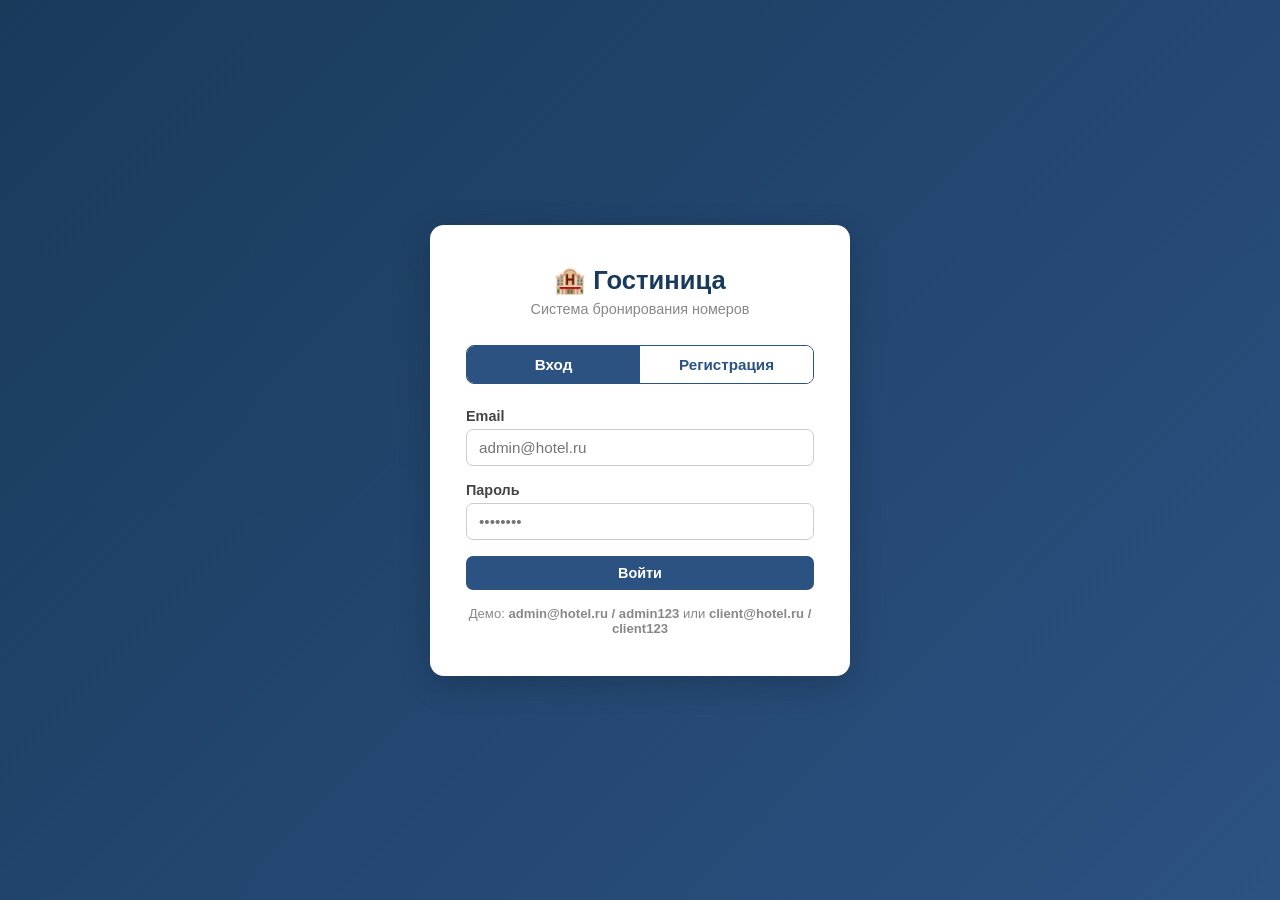
==== hotel/index.html @ 2d4e582e "Add hotel booking system and DFD diagrams" ====
<!DOCTYPE html>
<html lang="ru">
<head>
  <meta charset="UTF-8">
  <meta name="viewport" content="width=device-width, initial-scale=1.0">
  <title>Гостиница — Вход</title>
  <link rel="stylesheet" href="style.css">
</head>
<body>
<div class="login-wrap">
  <div class="login-box">
    <h1>🏨 Гостиница</h1>
    <p class="subtitle">Система бронирования номеров</p>

    <div class="tabs">
      <button class="active" onclick="switchTab('login')">Вход</button>
      <button onclick="switchTab('register')">Регистрация</button>
    </div>

    <!-- ВХОД -->
    <div id="tab-login">
      <div class="form-group">
        <label>Email</label>
        <input type="email" id="login-email" placeholder="admin@hotel.ru" />
      </div>
      <div class="form-group">
        <label>Пароль</label>
        <input type="password" id="login-pass" placeholder="••••••••" />
      </div>
      <button class="btn btn-primary" style="width:100%" onclick="doLogin()">Войти</button>
      <div id="login-error" class="error-msg"></div>
      <p style="margin-top:16px;font-size:0.82em;color:#888;text-align:center">
        Демо: <b>admin@hotel.ru / admin123</b> или <b>client@hotel.ru / client123</b>
      </p>
    </div>

    <!-- РЕГИСТРАЦИЯ -->
    <div id="tab-register" style="display:none">
      <div class="form-group">
        <label>ФИО</label>
        <input type="text" id="reg-fio" placeholder="Иван Иванов" />
      </div>
      <div class="form-group">
        <label>Телефон</label>
        <input type="tel" id="reg-phone" placeholder="+7 900 000-00-00" />
      </div>
      <div class="form-group">
        <label>Email</label>
        <input type="email" id="reg-email" placeholder="your@email.ru" />
      </div>
      <div class="form-group">
        <label>Пароль</label>
        <input type="password" id="reg-pass" placeholder="Минимум 6 символов" />
      </div>
      <button class="btn btn-success" style="width:100%" onclick="doRegister()">Зарегистрироваться</button>
      <div id="reg-msg" class="error-msg"></div>
    </div>
  </div>
</div>

<script src="db.js"></script>
<script>
  // Если уже залогинен — редирект
  const sess = DB.getSession();
  if (sess) {
    location.href = sess.role === 'admin' ? 'admin.html' : 'client.html';
  }

  function switchTab(tab) {
    document.querySelectorAll('.tabs button').forEach((b, i) => {
      b.classList.toggle('active', (tab === 'login' && i === 0) || (tab === 'register' && i === 1));
    });
    document.getElementById('tab-login').style.display = tab === 'login' ? '' : 'none';
    document.getElementById('tab-register').style.display = tab === 'register' ? '' : 'none';
  }

  function doLogin() {
    const email = document.getElementById('login-email').value.trim();
    const pass = document.getElementById('login-pass').value;
    const user = DB.findUser(email, pass);
    if (!user) {
      document.getElementById('login-error').textContent = 'Неверный email или пароль';
      return;
    }
    DB.setSession(user);
    location.href = user.role === 'admin' ? 'admin.html' : 'client.html';
  }

  function doRegister() {
    const fio = document.getElementById('reg-fio').value.trim();
    const phone = document.getElementById('reg-phone').value.trim();
    const email = document.getElementById('reg-email').value.trim();
    const pass = document.getElementById('reg-pass').value;
    const msg = document.getElementById('reg-msg');

    if (!fio || !email || !pass) { msg.textContent = 'Заполните все поля'; msg.className = 'error-msg'; return; }
    if (pass.length < 6) { msg.textContent = 'Пароль минимум 6 символов'; msg.className = 'error-msg'; return; }

    const user = DB.registerUser({ fio, phone, email, password: pass });
    if (!user) { msg.textContent = 'Email уже зарегистрирован'; msg.className = 'error-msg'; return; }

    msg.textContent = 'Регистрация успешна! Войдите в систему.';
    msg.className = 'success-msg';
    setTimeout(() => switchTab('login'), 1500);
  }

  // Enter для входа
  document.addEventListener('keydown', e => {
    if (e.key === 'Enter') doLogin();
  });
</script>
</body>
</html>
---- hotel/style.css ----
* { margin: 0; padding: 0; box-sizing: border-box; }

body {
  font-family: 'Segoe UI', Arial, sans-serif;
  background: #f0f4f8;
  color: #222;
  min-height: 100vh;
}

/* ===== ШАПКА ===== */
.header {
  background: #1a3a5c;
  color: #fff;
  padding: 14px 30px;
  display: flex;
  align-items: center;
  justify-content: space-between;
}
.header h1 { font-size: 1.3em; letter-spacing: 1px; }
.header .user-info { display: flex; align-items: center; gap: 14px; font-size: 0.95em; }
.header .user-info span { opacity: 0.85; }
.btn-logout {
  background: #e74c3c; color: #fff; border: none;
  padding: 6px 16px; border-radius: 6px; cursor: pointer; font-size: 0.9em;
}
.btn-logout:hover { background: #c0392b; }

/* ===== НАВИГАЦИЯ ===== */
.nav {
  background: #2c5282;
  display: flex;
  gap: 4px;
  padding: 0 20px;
}
.nav button {
  background: none; border: none; color: #a0c4ff;
  padding: 12px 20px; cursor: pointer; font-size: 0.95em;
  border-bottom: 3px solid transparent; transition: all 0.2s;
}
.nav button:hover { color: #fff; }
.nav button.active { color: #fff; border-bottom-color: #63b3ed; }

/* ===== КОНТЕНТ ===== */
.container { max-width: 1100px; margin: 30px auto; padding: 0 20px; }
.page { display: none; }
.page.active { display: block; }

/* ===== КАРТОЧКИ НОМЕРОВ ===== */
.rooms-grid {
  display: grid;
  grid-template-columns: repeat(auto-fill, minmax(260px, 1fr));
  gap: 20px;
  margin-top: 20px;
}
.room-card {
  background: #fff;
  border-radius: 10px;
  box-shadow: 0 2px 10px rgba(0,0,0,0.08);
  padding: 20px;
  transition: transform 0.2s;
}
.room-card:hover { transform: translateY(-3px); }
.room-card h3 { font-size: 1.1em; color: #1a3a5c; margin-bottom: 8px; }
.room-card .price { font-size: 1.3em; font-weight: bold; color: #27ae60; margin: 8px 0; }
.room-card .type { color: #666; font-size: 0.9em; margin-bottom: 6px; }
.room-card .desc { color: #888; font-size: 0.85em; margin-bottom: 12px; }
.badge {
  display: inline-block; padding: 3px 10px; border-radius: 20px;
  font-size: 0.8em; font-weight: bold; margin-bottom: 10px;
}
.badge.free { background: #d4edda; color: #155724; }
.badge.busy { background: #f8d7da; color: #721c24; }
.badge.pending { background: #fff3cd; color: #856404; }

/* ===== КНОПКИ ===== */
.btn {
  padding: 9px 20px; border: none; border-radius: 7px;
  cursor: pointer; font-size: 0.9em; font-weight: 600; transition: all 0.2s;
}
.btn-primary { background: #2c5282; color: #fff; }
.btn-primary:hover { background: #1a3a5c; }
.btn-success { background: #27ae60; color: #fff; }
.btn-success:hover { background: #1e8449; }
.btn-danger { background: #e74c3c; color: #fff; }
.btn-danger:hover { background: #c0392b; }
.btn-warning { background: #f39c12; color: #fff; }
.btn-warning:hover { background: #d68910; }
.btn-sm { padding: 5px 12px; font-size: 0.82em; }

/* ===== ФОРМЫ ===== */
.form-group { margin-bottom: 16px; }
.form-group label { display: block; margin-bottom: 5px; font-weight: 600; color: #444; font-size: 0.9em; }
.form-group input, .form-group select, .form-group textarea {
  width: 100%; padding: 9px 12px; border: 1.5px solid #ccc;
  border-radius: 7px; font-size: 0.95em; transition: border 0.2s;
}
.form-group input:focus, .form-group select:focus {
  outline: none; border-color: #2c5282;
}

/* ===== ТАБЛИЦЫ ===== */
.table-wrap { overflow-x: auto; margin-top: 16px; }
table { width: 100%; border-collapse: collapse; background: #fff; border-radius: 10px; overflow: hidden; box-shadow: 0 2px 8px rgba(0,0,0,0.07); }
th { background: #2c5282; color: #fff; padding: 12px 14px; text-align: left; font-size: 0.9em; }
td { padding: 11px 14px; border-bottom: 1px solid #f0f0f0; font-size: 0.9em; }
tr:last-child td { border-bottom: none; }
tr:hover td { background: #f7faff; }

/* ===== МОДАЛЬНОЕ ОКНО ===== */
.modal-overlay {
  display: none; position: fixed; inset: 0;
  background: rgba(0,0,0,0.5); z-index: 1000;
  align-items: center; justify-content: center;
}
.modal-overlay.open { display: flex; }
.modal {
  background: #fff; border-radius: 12px;
  padding: 30px; width: 100%; max-width: 460px;
  box-shadow: 0 8px 32px rgba(0,0,0,0.18);
  position: relative;
}
.modal h2 { margin-bottom: 20px; color: #1a3a5c; }
.modal-close {
  position: absolute; top: 14px; right: 18px;
  background: none; border: none; font-size: 1.4em;
  cursor: pointer; color: #888;
}

/* ===== СТРАНИЦА ВХОДА ===== */
.login-wrap {
  min-height: 100vh; display: flex;
  align-items: center; justify-content: center;
  background: linear-gradient(135deg, #1a3a5c 0%, #2c5282 100%);
}
.login-box {
  background: #fff; border-radius: 14px;
  padding: 40px 36px; width: 100%; max-width: 420px;
  box-shadow: 0 8px 32px rgba(0,0,0,0.2);
}
.login-box h1 { text-align: center; color: #1a3a5c; margin-bottom: 6px; font-size: 1.6em; }
.login-box .subtitle { text-align: center; color: #888; margin-bottom: 28px; font-size: 0.9em; }
.tabs { display: flex; gap: 0; margin-bottom: 24px; border-radius: 8px; overflow: hidden; border: 1.5px solid #2c5282; }
.tabs button {
  flex: 1; padding: 10px; border: none; background: #fff;
  color: #2c5282; font-weight: 600; cursor: pointer; font-size: 0.95em;
}
.tabs button.active { background: #2c5282; color: #fff; }
.error-msg { color: #e74c3c; font-size: 0.88em; margin-top: 8px; text-align: center; }
.success-msg { color: #27ae60; font-size: 0.88em; margin-top: 8px; text-align: center; }

/* ===== УВЕДОМЛЕНИЯ ===== */
.notif-badge {
  background: #e74c3c; color: #fff; border-radius: 50%;
  width: 18px; height: 18px; font-size: 0.7em;
  display: inline-flex; align-items: center; justify-content: center;
  margin-left: 4px; vertical-align: middle;
}
.notif-item {
  background: #fff; border-radius: 8px; padding: 12px 16px;
  margin-bottom: 10px; box-shadow: 0 1px 4px rgba(0,0,0,0.07);
  border-left: 4px solid #2c5282;
}
.notif-item.unread { border-left-color: #e74c3c; background: #fff8f8; }
.notif-item .notif-date { font-size: 0.78em; color: #aaa; margin-top: 4px; }

/* ===== СЕКЦИИ ===== */
.section-header {
  display: flex; align-items: center; justify-content: space-between;
  margin-bottom: 16px;
}
.section-header h2 { color: #1a3a5c; font-size: 1.2em; }

.info-card {
  background: #fff; border-radius: 10px; padding: 20px;
  box-shadow: 0 2px 8px rgba(0,0,0,0.07); margin-bottom: 16px;
}
.info-card p { margin-bottom: 8px; font-size: 0.95em; }
.info-card strong { color: #1a3a5c; }

.stats { display: flex; gap: 16px; flex-wrap: wrap; margin-bottom: 24px; }
.stat-card {
  background: #fff; border-radius: 10px; padding: 18px 24px;
  box-shadow: 0 2px 8px rgba(0,0,0,0.07); flex: 1; min-width: 140px; text-align: center;
}
.stat-card .num { font-size: 2em; font-weight: bold; color: #2c5282; }
.stat-card .lbl { font-size: 0.85em; color: #888; margin-top: 4px; }

.toast {
  position: fixed; bottom: 30px; right: 30px;
  background: #1a3a5c; color: #fff; padding: 14px 24px;
  border-radius: 10px; box-shadow: 0 4px 16px rgba(0,0,0,0.2);
  z-index: 9999; font-size: 0.95em; opacity: 0;
  transition: opacity 0.3s; pointer-events: none;
}
.toast.show { opacity: 1; }
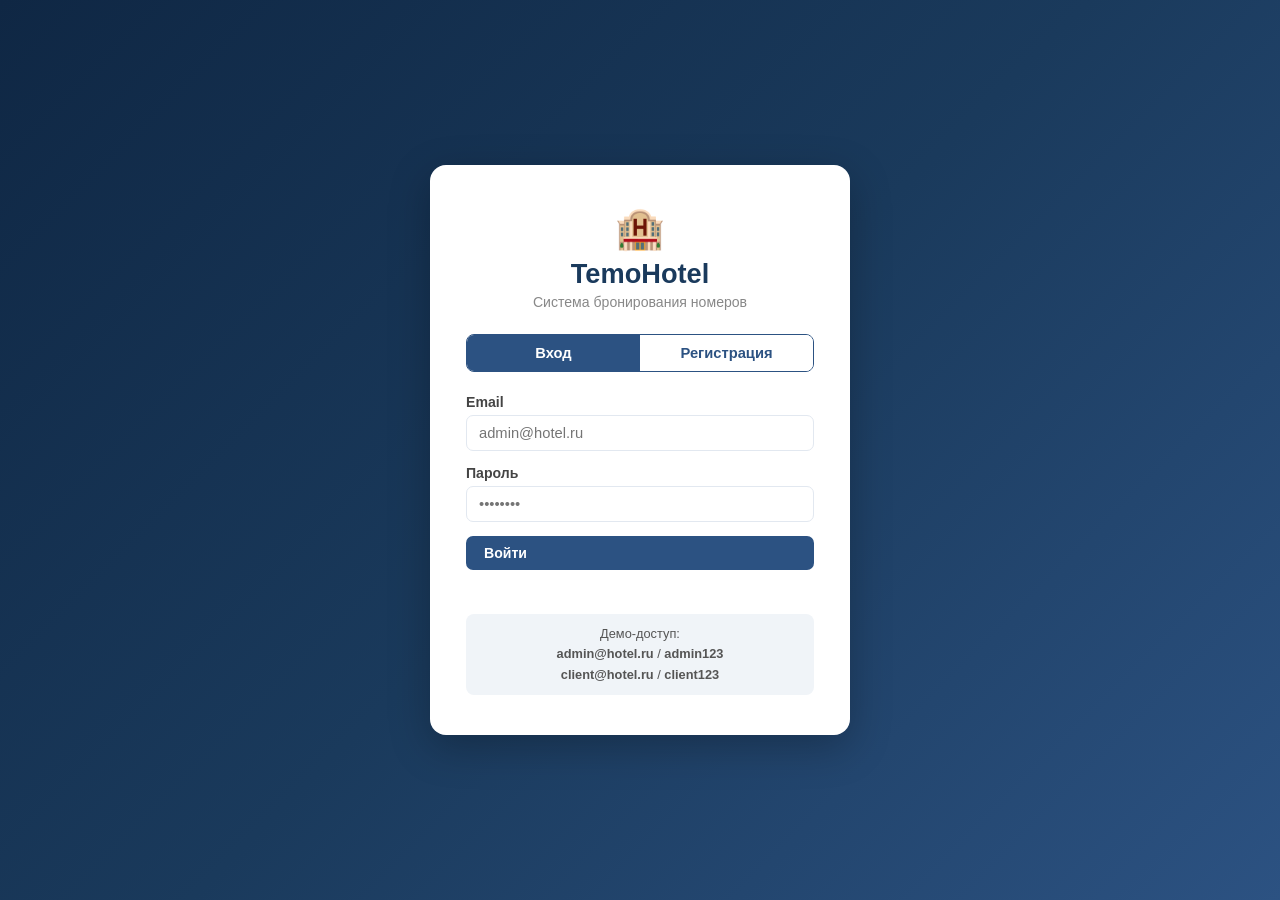
==== commit 94f18678: "TemoHotel: full responsive design, mobile adaptation" ====
--- a/hotel/index.html
+++ b/hotel/index.html
@@ -3,13 +3,14 @@
 <head>
   <meta charset="UTF-8">
   <meta name="viewport" content="width=device-width, initial-scale=1.0">
-  <title>Гостиница — Вход</title>
+  <title>TemoHotel — Вход</title>
   <link rel="stylesheet" href="style.css">
 </head>
 <body>
 <div class="login-wrap">
   <div class="login-box">
-    <h1>🏨 Гостиница</h1>
+    <div class="login-logo">🏨</div>
+    <h1>TemoHotel</h1>
     <p class="subtitle">Система бронирования номеров</p>
 
     <div class="tabs">
@@ -29,8 +30,10 @@
       </div>
       <button class="btn btn-primary" style="width:100%" onclick="doLogin()">Войти</button>
       <div id="login-error" class="error-msg"></div>
-      <p style="margin-top:16px;font-size:0.82em;color:#888;text-align:center">
-        Демо: <b>admin@hotel.ru / admin123</b> или <b>client@hotel.ru / client123</b>
+      <p class="demo-hint">
+        Демо-доступ:<br>
+        <b>admin@hotel.ru</b> / <b>admin123</b><br>
+        <b>client@hotel.ru</b> / <b>client123</b>
       </p>
     </div>
 
--- a/hotel/style.css
+++ b/hotel/style.css
@@ -1,72 +1,146 @@
 * { margin: 0; padding: 0; box-sizing: border-box; }
+
+:root {
+  --primary: #1a3a5c;
+  --primary-light: #2c5282;
+  --accent: #63b3ed;
+  --success: #27ae60;
+  --danger: #e74c3c;
+  --warning: #f39c12;
+  --bg: #f0f4f8;
+  --card: #ffffff;
+  --text: #222;
+  --text-muted: #888;
+  --border: #e2e8f0;
+  --radius: 10px;
+  --shadow: 0 2px 12px rgba(0,0,0,0.08);
+}
+
+html { font-size: 16px; }
 
 body {
   font-family: 'Segoe UI', Arial, sans-serif;
-  background: #f0f4f8;
-  color: #222;
+  background: var(--bg);
+  color: var(--text);
   min-height: 100vh;
+  overflow-x: hidden;
 }
 
 /* ===== ШАПКА ===== */
 .header {
-  background: #1a3a5c;
+  background: var(--primary);
   color: #fff;
-  padding: 14px 30px;
+  padding: 12px 20px;
   display: flex;
   align-items: center;
   justify-content: space-between;
-}
-.header h1 { font-size: 1.3em; letter-spacing: 1px; }
-.header .user-info { display: flex; align-items: center; gap: 14px; font-size: 0.95em; }
-.header .user-info span { opacity: 0.85; }
+  flex-wrap: wrap;
+  gap: 10px;
+  position: sticky;
+  top: 0;
+  z-index: 100;
+  box-shadow: 0 2px 8px rgba(0,0,0,0.2);
+}
+.header h1 {
+  font-size: clamp(0.95em, 2.5vw, 1.3em);
+  letter-spacing: 0.5px;
+  white-space: nowrap;
+}
+.header .logo-icon { font-size: 1.3em; margin-right: 6px; }
+.header .user-info {
+  display: flex;
+  align-items: center;
+  gap: 10px;
+  flex-wrap: wrap;
+}
+.header .user-info span {
+  opacity: 0.85;
+  font-size: clamp(0.78em, 2vw, 0.95em);
+  max-width: 160px;
+  overflow: hidden;
+  text-overflow: ellipsis;
+  white-space: nowrap;
+}
 .btn-logout {
-  background: #e74c3c; color: #fff; border: none;
-  padding: 6px 16px; border-radius: 6px; cursor: pointer; font-size: 0.9em;
+  background: var(--danger);
+  color: #fff;
+  border: none;
+  padding: 6px 14px;
+  border-radius: 6px;
+  cursor: pointer;
+  font-size: 0.85em;
+  white-space: nowrap;
+  transition: background 0.2s;
 }
 .btn-logout:hover { background: #c0392b; }
 
 /* ===== НАВИГАЦИЯ ===== */
 .nav {
-  background: #2c5282;
-  display: flex;
-  gap: 4px;
-  padding: 0 20px;
-}
+  background: var(--primary-light);
+  display: flex;
+  flex-wrap: wrap;
+  gap: 2px;
+  padding: 0 12px;
+  overflow-x: auto;
+  -webkit-overflow-scrolling: touch;
+}
+.nav::-webkit-scrollbar { height: 3px; }
+.nav::-webkit-scrollbar-thumb { background: var(--accent); border-radius: 2px; }
 .nav button {
-  background: none; border: none; color: #a0c4ff;
-  padding: 12px 20px; cursor: pointer; font-size: 0.95em;
-  border-bottom: 3px solid transparent; transition: all 0.2s;
+  background: none;
+  border: none;
+  color: #a0c4ff;
+  padding: 11px 16px;
+  cursor: pointer;
+  font-size: clamp(0.78em, 2vw, 0.92em);
+  border-bottom: 3px solid transparent;
+  transition: all 0.2s;
+  white-space: nowrap;
+  flex-shrink: 0;
 }
 .nav button:hover { color: #fff; }
-.nav button.active { color: #fff; border-bottom-color: #63b3ed; }
+.nav button.active { color: #fff; border-bottom-color: var(--accent); }
 
 /* ===== КОНТЕНТ ===== */
-.container { max-width: 1100px; margin: 30px auto; padding: 0 20px; }
+.container {
+  max-width: 1100px;
+  margin: 24px auto;
+  padding: 0 16px;
+}
 .page { display: none; }
 .page.active { display: block; }
 
 /* ===== КАРТОЧКИ НОМЕРОВ ===== */
 .rooms-grid {
   display: grid;
-  grid-template-columns: repeat(auto-fill, minmax(260px, 1fr));
-  gap: 20px;
-  margin-top: 20px;
+  grid-template-columns: repeat(auto-fill, minmax(240px, 1fr));
+  gap: 16px;
+  margin-top: 16px;
 }
 .room-card {
-  background: #fff;
-  border-radius: 10px;
-  box-shadow: 0 2px 10px rgba(0,0,0,0.08);
-  padding: 20px;
-  transition: transform 0.2s;
-}
-.room-card:hover { transform: translateY(-3px); }
-.room-card h3 { font-size: 1.1em; color: #1a3a5c; margin-bottom: 8px; }
-.room-card .price { font-size: 1.3em; font-weight: bold; color: #27ae60; margin: 8px 0; }
-.room-card .type { color: #666; font-size: 0.9em; margin-bottom: 6px; }
-.room-card .desc { color: #888; font-size: 0.85em; margin-bottom: 12px; }
+  background: var(--card);
+  border-radius: var(--radius);
+  box-shadow: var(--shadow);
+  padding: 18px;
+  transition: transform 0.2s, box-shadow 0.2s;
+  display: flex;
+  flex-direction: column;
+  gap: 6px;
+}
+.room-card:hover { transform: translateY(-3px); box-shadow: 0 6px 20px rgba(0,0,0,0.12); }
+.room-card h3 { font-size: 1.05em; color: var(--primary); }
+.room-card .price { font-size: 1.2em; font-weight: bold; color: var(--success); }
+.room-card .type { color: #666; font-size: 0.88em; }
+.room-card .desc { color: var(--text-muted); font-size: 0.83em; flex: 1; }
+.room-card .card-footer { margin-top: 8px; }
+
+/* ===== БЕЙДЖИ ===== */
 .badge {
-  display: inline-block; padding: 3px 10px; border-radius: 20px;
-  font-size: 0.8em; font-weight: bold; margin-bottom: 10px;
+  display: inline-block;
+  padding: 3px 10px;
+  border-radius: 20px;
+  font-size: 0.78em;
+  font-weight: bold;
 }
 .badge.free { background: #d4edda; color: #155724; }
 .badge.busy { background: #f8d7da; color: #721c24; }
@@ -74,122 +148,400 @@
 
 /* ===== КНОПКИ ===== */
 .btn {
-  padding: 9px 20px; border: none; border-radius: 7px;
-  cursor: pointer; font-size: 0.9em; font-weight: 600; transition: all 0.2s;
-}
-.btn-primary { background: #2c5282; color: #fff; }
-.btn-primary:hover { background: #1a3a5c; }
-.btn-success { background: #27ae60; color: #fff; }
-.btn-success:hover { background: #1e8449; }
-.btn-danger { background: #e74c3c; color: #fff; }
-.btn-danger:hover { background: #c0392b; }
-.btn-warning { background: #f39c12; color: #fff; }
-.btn-warning:hover { background: #d68910; }
-.btn-sm { padding: 5px 12px; font-size: 0.82em; }
+  padding: 9px 18px;
+  border: none;
+  border-radius: 7px;
+  cursor: pointer;
+  font-size: 0.88em;
+  font-weight: 600;
+  transition: all 0.2s;
+  white-space: nowrap;
+  display: inline-flex;
+  align-items: center;
+  gap: 5px;
+}
+.btn:disabled { opacity: 0.5; cursor: not-allowed; }
+.btn-primary { background: var(--primary-light); color: #fff; }
+.btn-primary:hover:not(:disabled) { background: var(--primary); }
+.btn-success { background: var(--success); color: #fff; }
+.btn-success:hover:not(:disabled) { background: #1e8449; }
+.btn-danger { background: var(--danger); color: #fff; }
+.btn-danger:hover:not(:disabled) { background: #c0392b; }
+.btn-warning { background: var(--warning); color: #fff; }
+.btn-warning:hover:not(:disabled) { background: #d68910; }
+.btn-sm { padding: 5px 11px; font-size: 0.8em; }
+.btn-block { width: 100%; justify-content: center; }
 
 /* ===== ФОРМЫ ===== */
-.form-group { margin-bottom: 16px; }
-.form-group label { display: block; margin-bottom: 5px; font-weight: 600; color: #444; font-size: 0.9em; }
-.form-group input, .form-group select, .form-group textarea {
-  width: 100%; padding: 9px 12px; border: 1.5px solid #ccc;
-  border-radius: 7px; font-size: 0.95em; transition: border 0.2s;
-}
-.form-group input:focus, .form-group select:focus {
-  outline: none; border-color: #2c5282;
+.form-group { margin-bottom: 14px; }
+.form-group label {
+  display: block;
+  margin-bottom: 5px;
+  font-weight: 600;
+  color: #444;
+  font-size: 0.88em;
+}
+.form-group input,
+.form-group select,
+.form-group textarea {
+  width: 100%;
+  padding: 9px 12px;
+  border: 1.5px solid var(--border);
+  border-radius: 7px;
+  font-size: 0.92em;
+  transition: border 0.2s;
+  background: #fff;
+  color: var(--text);
+}
+.form-group input:focus,
+.form-group select:focus,
+.form-group textarea:focus {
+  outline: none;
+  border-color: var(--primary-light);
+  box-shadow: 0 0 0 3px rgba(44,82,130,0.1);
+}
+.form-row {
+  display: grid;
+  grid-template-columns: 1fr 1fr;
+  gap: 12px;
 }
 
 /* ===== ТАБЛИЦЫ ===== */
-.table-wrap { overflow-x: auto; margin-top: 16px; }
-table { width: 100%; border-collapse: collapse; background: #fff; border-radius: 10px; overflow: hidden; box-shadow: 0 2px 8px rgba(0,0,0,0.07); }
-th { background: #2c5282; color: #fff; padding: 12px 14px; text-align: left; font-size: 0.9em; }
-td { padding: 11px 14px; border-bottom: 1px solid #f0f0f0; font-size: 0.9em; }
+.table-wrap {
+  overflow-x: auto;
+  margin-top: 14px;
+  border-radius: var(--radius);
+  box-shadow: var(--shadow);
+  -webkit-overflow-scrolling: touch;
+}
+.table-wrap::-webkit-scrollbar { height: 5px; }
+.table-wrap::-webkit-scrollbar-thumb { background: var(--accent); border-radius: 3px; }
+table {
+  width: 100%;
+  border-collapse: collapse;
+  background: var(--card);
+  min-width: 500px;
+}
+th {
+  background: var(--primary-light);
+  color: #fff;
+  padding: 11px 13px;
+  text-align: left;
+  font-size: 0.85em;
+  white-space: nowrap;
+}
+td {
+  padding: 10px 13px;
+  border-bottom: 1px solid var(--border);
+  font-size: 0.85em;
+  vertical-align: middle;
+}
 tr:last-child td { border-bottom: none; }
 tr:hover td { background: #f7faff; }
+.td-actions { display: flex; gap: 6px; flex-wrap: wrap; }
 
 /* ===== МОДАЛЬНОЕ ОКНО ===== */
 .modal-overlay {
-  display: none; position: fixed; inset: 0;
-  background: rgba(0,0,0,0.5); z-index: 1000;
-  align-items: center; justify-content: center;
+  display: none;
+  position: fixed;
+  inset: 0;
+  background: rgba(0,0,0,0.55);
+  z-index: 1000;
+  align-items: center;
+  justify-content: center;
+  padding: 16px;
 }
 .modal-overlay.open { display: flex; }
 .modal {
-  background: #fff; border-radius: 12px;
-  padding: 30px; width: 100%; max-width: 460px;
-  box-shadow: 0 8px 32px rgba(0,0,0,0.18);
+  background: var(--card);
+  border-radius: 14px;
+  padding: 28px 24px;
+  width: 100%;
+  max-width: 460px;
+  max-height: 90vh;
+  overflow-y: auto;
+  box-shadow: 0 8px 32px rgba(0,0,0,0.2);
   position: relative;
 }
-.modal h2 { margin-bottom: 20px; color: #1a3a5c; }
+.modal h2 { margin-bottom: 18px; color: var(--primary); font-size: 1.15em; }
 .modal-close {
-  position: absolute; top: 14px; right: 18px;
-  background: none; border: none; font-size: 1.4em;
-  cursor: pointer; color: #888;
-}
+  position: absolute;
+  top: 12px;
+  right: 16px;
+  background: none;
+  border: none;
+  font-size: 1.5em;
+  cursor: pointer;
+  color: var(--text-muted);
+  line-height: 1;
+  padding: 4px;
+}
+.modal-close:hover { color: var(--danger); }
 
 /* ===== СТРАНИЦА ВХОДА ===== */
 .login-wrap {
-  min-height: 100vh; display: flex;
-  align-items: center; justify-content: center;
-  background: linear-gradient(135deg, #1a3a5c 0%, #2c5282 100%);
+  min-height: 100vh;
+  display: flex;
+  align-items: center;
+  justify-content: center;
+  background: linear-gradient(135deg, #0f2744 0%, #1a3a5c 50%, #2c5282 100%);
+  padding: 20px;
 }
 .login-box {
-  background: #fff; border-radius: 14px;
-  padding: 40px 36px; width: 100%; max-width: 420px;
-  box-shadow: 0 8px 32px rgba(0,0,0,0.2);
-}
-.login-box h1 { text-align: center; color: #1a3a5c; margin-bottom: 6px; font-size: 1.6em; }
-.login-box .subtitle { text-align: center; color: #888; margin-bottom: 28px; font-size: 0.9em; }
-.tabs { display: flex; gap: 0; margin-bottom: 24px; border-radius: 8px; overflow: hidden; border: 1.5px solid #2c5282; }
+  background: var(--card);
+  border-radius: 16px;
+  padding: clamp(24px, 5vw, 40px) clamp(20px, 5vw, 36px);
+  width: 100%;
+  max-width: 420px;
+  box-shadow: 0 12px 40px rgba(0,0,0,0.25);
+}
+.login-logo {
+  text-align: center;
+  margin-bottom: 6px;
+  font-size: 2.5em;
+}
+.login-box h1 {
+  text-align: center;
+  color: var(--primary);
+  margin-bottom: 4px;
+  font-size: clamp(1.3em, 4vw, 1.7em);
+}
+.login-box .subtitle {
+  text-align: center;
+  color: var(--text-muted);
+  margin-bottom: 24px;
+  font-size: 0.88em;
+}
+.tabs {
+  display: flex;
+  margin-bottom: 22px;
+  border-radius: 8px;
+  overflow: hidden;
+  border: 1.5px solid var(--primary-light);
+}
 .tabs button {
-  flex: 1; padding: 10px; border: none; background: #fff;
-  color: #2c5282; font-weight: 600; cursor: pointer; font-size: 0.95em;
-}
-.tabs button.active { background: #2c5282; color: #fff; }
-.error-msg { color: #e74c3c; font-size: 0.88em; margin-top: 8px; text-align: center; }
-.success-msg { color: #27ae60; font-size: 0.88em; margin-top: 8px; text-align: center; }
+  flex: 1;
+  padding: 10px;
+  border: none;
+  background: #fff;
+  color: var(--primary-light);
+  font-weight: 600;
+  cursor: pointer;
+  font-size: 0.92em;
+  transition: all 0.2s;
+}
+.tabs button.active { background: var(--primary-light); color: #fff; }
+.error-msg { color: var(--danger); font-size: 0.85em; margin-top: 8px; text-align: center; min-height: 20px; }
+.success-msg { color: var(--success); font-size: 0.85em; margin-top: 8px; text-align: center; }
+.demo-hint {
+  margin-top: 16px;
+  padding: 10px 14px;
+  background: #f0f4f8;
+  border-radius: 8px;
+  font-size: 0.8em;
+  color: #555;
+  text-align: center;
+  line-height: 1.6;
+}
 
 /* ===== УВЕДОМЛЕНИЯ ===== */
 .notif-badge {
-  background: #e74c3c; color: #fff; border-radius: 50%;
-  width: 18px; height: 18px; font-size: 0.7em;
-  display: inline-flex; align-items: center; justify-content: center;
-  margin-left: 4px; vertical-align: middle;
+  background: var(--danger);
+  color: #fff;
+  border-radius: 50%;
+  width: 18px;
+  height: 18px;
+  font-size: 0.68em;
+  display: inline-flex;
+  align-items: center;
+  justify-content: center;
+  margin-left: 4px;
+  vertical-align: middle;
+  font-weight: bold;
 }
 .notif-item {
-  background: #fff; border-radius: 8px; padding: 12px 16px;
-  margin-bottom: 10px; box-shadow: 0 1px 4px rgba(0,0,0,0.07);
-  border-left: 4px solid #2c5282;
-}
-.notif-item.unread { border-left-color: #e74c3c; background: #fff8f8; }
-.notif-item .notif-date { font-size: 0.78em; color: #aaa; margin-top: 4px; }
+  background: var(--card);
+  border-radius: 8px;
+  padding: 12px 16px;
+  margin-bottom: 10px;
+  box-shadow: var(--shadow);
+  border-left: 4px solid var(--primary-light);
+}
+.notif-item.unread { border-left-color: var(--danger); background: #fff8f8; }
+.notif-item .notif-text { font-size: 0.9em; line-height: 1.5; }
+.notif-item .notif-date { font-size: 0.76em; color: var(--text-muted); margin-top: 5px; }
 
 /* ===== СЕКЦИИ ===== */
 .section-header {
-  display: flex; align-items: center; justify-content: space-between;
-  margin-bottom: 16px;
-}
-.section-header h2 { color: #1a3a5c; font-size: 1.2em; }
+  display: flex;
+  align-items: center;
+  justify-content: space-between;
+  flex-wrap: wrap;
+  gap: 10px;
+  margin-bottom: 14px;
+}
+.section-header h2 { color: var(--primary); font-size: clamp(1em, 3vw, 1.2em); }
+
+.filter-bar {
+  display: flex;
+  gap: 10px;
+  flex-wrap: wrap;
+  align-items: center;
+}
+.filter-bar select {
+  padding: 7px 12px;
+  border-radius: 7px;
+  border: 1.5px solid var(--border);
+  font-size: 0.88em;
+  background: #fff;
+  cursor: pointer;
+}
 
 .info-card {
-  background: #fff; border-radius: 10px; padding: 20px;
-  box-shadow: 0 2px 8px rgba(0,0,0,0.07); margin-bottom: 16px;
-}
-.info-card p { margin-bottom: 8px; font-size: 0.95em; }
-.info-card strong { color: #1a3a5c; }
-
-.stats { display: flex; gap: 16px; flex-wrap: wrap; margin-bottom: 24px; }
+  background: var(--card);
+  border-radius: var(--radius);
+  padding: 18px 20px;
+  box-shadow: var(--shadow);
+  margin-bottom: 14px;
+}
+.info-card p { margin-bottom: 8px; font-size: 0.92em; line-height: 1.5; }
+.info-card p:last-child { margin-bottom: 0; }
+.info-card strong { color: var(--primary); }
+
+/* ===== СТАТИСТИКА ===== */
+.stats {
+  display: grid;
+  grid-template-columns: repeat(auto-fit, minmax(130px, 1fr));
+  gap: 14px;
+  margin-bottom: 24px;
+}
 .stat-card {
-  background: #fff; border-radius: 10px; padding: 18px 24px;
-  box-shadow: 0 2px 8px rgba(0,0,0,0.07); flex: 1; min-width: 140px; text-align: center;
-}
-.stat-card .num { font-size: 2em; font-weight: bold; color: #2c5282; }
-.stat-card .lbl { font-size: 0.85em; color: #888; margin-top: 4px; }
-
+  background: var(--card);
+  border-radius: var(--radius);
+  padding: 16px;
+  box-shadow: var(--shadow);
+  text-align: center;
+  border-top: 3px solid var(--primary-light);
+}
+.stat-card .num {
+  font-size: clamp(1.6em, 4vw, 2.2em);
+  font-weight: bold;
+  color: var(--primary-light);
+  line-height: 1;
+}
+.stat-card .lbl { font-size: 0.8em; color: var(--text-muted); margin-top: 6px; }
+
+/* ===== ТОСТ ===== */
 .toast {
-  position: fixed; bottom: 30px; right: 30px;
-  background: #1a3a5c; color: #fff; padding: 14px 24px;
-  border-radius: 10px; box-shadow: 0 4px 16px rgba(0,0,0,0.2);
-  z-index: 9999; font-size: 0.95em; opacity: 0;
-  transition: opacity 0.3s; pointer-events: none;
-}
-.toast.show { opacity: 1; }
+  position: fixed;
+  bottom: 24px;
+  right: 24px;
+  left: 24px;
+  max-width: 360px;
+  margin: 0 auto;
+  background: var(--primary);
+  color: #fff;
+  padding: 13px 20px;
+  border-radius: 10px;
+  box-shadow: 0 4px 20px rgba(0,0,0,0.25);
+  z-index: 9999;
+  font-size: 0.9em;
+  opacity: 0;
+  transform: translateY(20px);
+  transition: opacity 0.3s, transform 0.3s;
+  pointer-events: none;
+  text-align: center;
+}
+.toast.show { opacity: 1; transform: translateY(0); }
+
+/* ===== ПУСТЫЕ СОСТОЯНИЯ ===== */
+.empty-state {
+  text-align: center;
+  padding: 40px 20px;
+  color: var(--text-muted);
+}
+.empty-state .empty-icon { font-size: 3em; margin-bottom: 12px; }
+.empty-state p { font-size: 0.95em; }
+
+/* ===== РАСЧЁТ СТОИМОСТИ ===== */
+.price-calc {
+  background: #f0fdf4;
+  border: 1.5px solid #86efac;
+  border-radius: 8px;
+  padding: 10px 14px;
+  font-weight: bold;
+  color: #166534;
+  font-size: 0.95em;
+  margin-bottom: 12px;
+}
+
+/* ===== АДАПТАЦИЯ ===== */
+
+/* Планшет */
+@media (max-width: 768px) {
+  .container { margin: 16px auto; padding: 0 12px; }
+
+  .rooms-grid { grid-template-columns: repeat(auto-fill, minmax(200px, 1fr)); gap: 12px; }
+
+  .form-row { grid-template-columns: 1fr; }
+
+  .stats { grid-template-columns: repeat(2, 1fr); }
+
+  .section-header { flex-direction: column; align-items: flex-start; }
+
+  .modal { padding: 22px 18px; }
+
+  th, td { padding: 9px 10px; font-size: 0.82em; }
+
+  .header { padding: 10px 14px; }
+  .header h1 { font-size: 0.95em; }
+
+  .nav button { padding: 10px 12px; font-size: 0.8em; }
+}
+
+/* Мобильный */
+@media (max-width: 480px) {
+  html { font-size: 15px; }
+
+  .header { padding: 10px 12px; }
+  .header h1 { font-size: 0.88em; }
+  .header .user-info span { max-width: 100px; }
+
+  .nav { padding: 0 6px; }
+  .nav button { padding: 9px 10px; font-size: 0.76em; }
+
+  .container { padding: 0 10px; margin: 12px auto; }
+
+  .rooms-grid { grid-template-columns: 1fr; }
+
+  .stats { grid-template-columns: repeat(2, 1fr); gap: 10px; }
+  .stat-card { padding: 12px; }
+  .stat-card .num { font-size: 1.6em; }
+
+  .login-box { padding: 22px 16px; }
+  .login-box h1 { font-size: 1.3em; }
+
+  .modal { padding: 20px 14px; max-height: 95vh; }
+
+  .btn { padding: 8px 14px; font-size: 0.84em; }
+  .btn-sm { padding: 5px 9px; font-size: 0.76em; }
+
+  .td-actions { flex-direction: column; gap: 4px; }
+  .td-actions .btn { width: 100%; justify-content: center; }
+
+  th, td { padding: 8px 8px; font-size: 0.78em; }
+
+  .toast { bottom: 16px; right: 12px; left: 12px; font-size: 0.85em; }
+
+  .section-header h2 { font-size: 1em; }
+
+  .filter-bar { width: 100%; }
+  .filter-bar select { flex: 1; min-width: 0; }
+}
+
+/* Очень маленькие экраны */
+@media (max-width: 360px) {
+  .nav button { padding: 8px 8px; font-size: 0.72em; }
+  .header h1 { font-size: 0.82em; }
+  .stats { grid-template-columns: 1fr 1fr; }
+}
